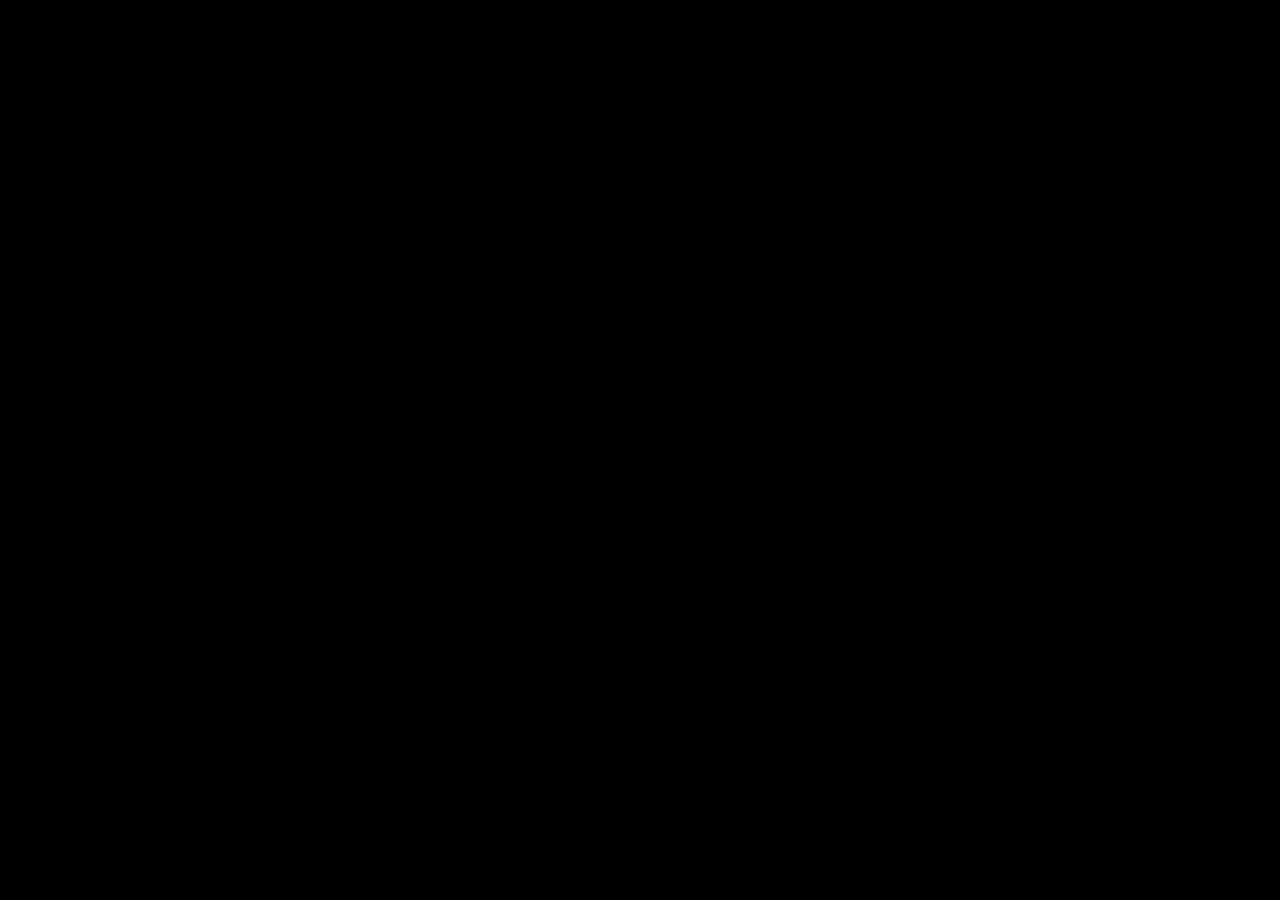
==== proyectos.html @ ed801b64 "Add files via upload" ====
<!DOCTYPE html>
<html lang="es">
<head>
  <meta charset="UTF-8">
  <meta name="viewport" content="width=device-width, initial-scale=1.0">
  <title>Proyectos</title>
  <link rel="icon" href="img/favicon.png" type="image/png">
  <link rel="stylesheet" href="css/style_proyectos.css">
</head>
<body>
  <div class="third left">
    <a href="https://www.youtube.com/watch?v=ulibuHJvwN8"></a>
  </div>
  <div class="third middle">
    <a href="https://www.youtube.com/@casal.mp3"></a>
  </div>
  
  <div class="third right">
    <a href="https://open.spotify.com/intl-es/artist/39lU3iP6cdlue5qfr7IrMB"></a>
  </div>
</body>
</html>
---- css/style_proyectos.css ----
* {
  margin: 0;
  padding: 0;
}

body {
  display: flex;
  height: 100vh;
  overflow: hidden;
  animation: fadeIn 1s ease-in-out;
  background-color: black;
}

@keyframes fadeIn {
  0% {
    opacity: 0;
    background-color: black;
  }
  100% {
    opacity: 1;
    background-color: rgb(0, 0, 0);
  }
}

.third {
  width: 33.33%;
  height: 100%;
  background-size: cover;
  background-position: center;
  transition: width 0.5s ease;
}

.third:hover {
  width: 40%;
}

.third:hover ~ .third {
  width: 30%;
}

.left {
  background-image: url('/img/alma_irreal_portada.jpg');
}

.middle {
  background-image: url('/img/mejor_sin_mi_img.jpg');
}

.right {
  background-image: url('/img/mala_suerte_portada.jpg');
}

.third a {
  display: block;
  width: 100%;
  height: 100%;
  text-decoration: none;
}
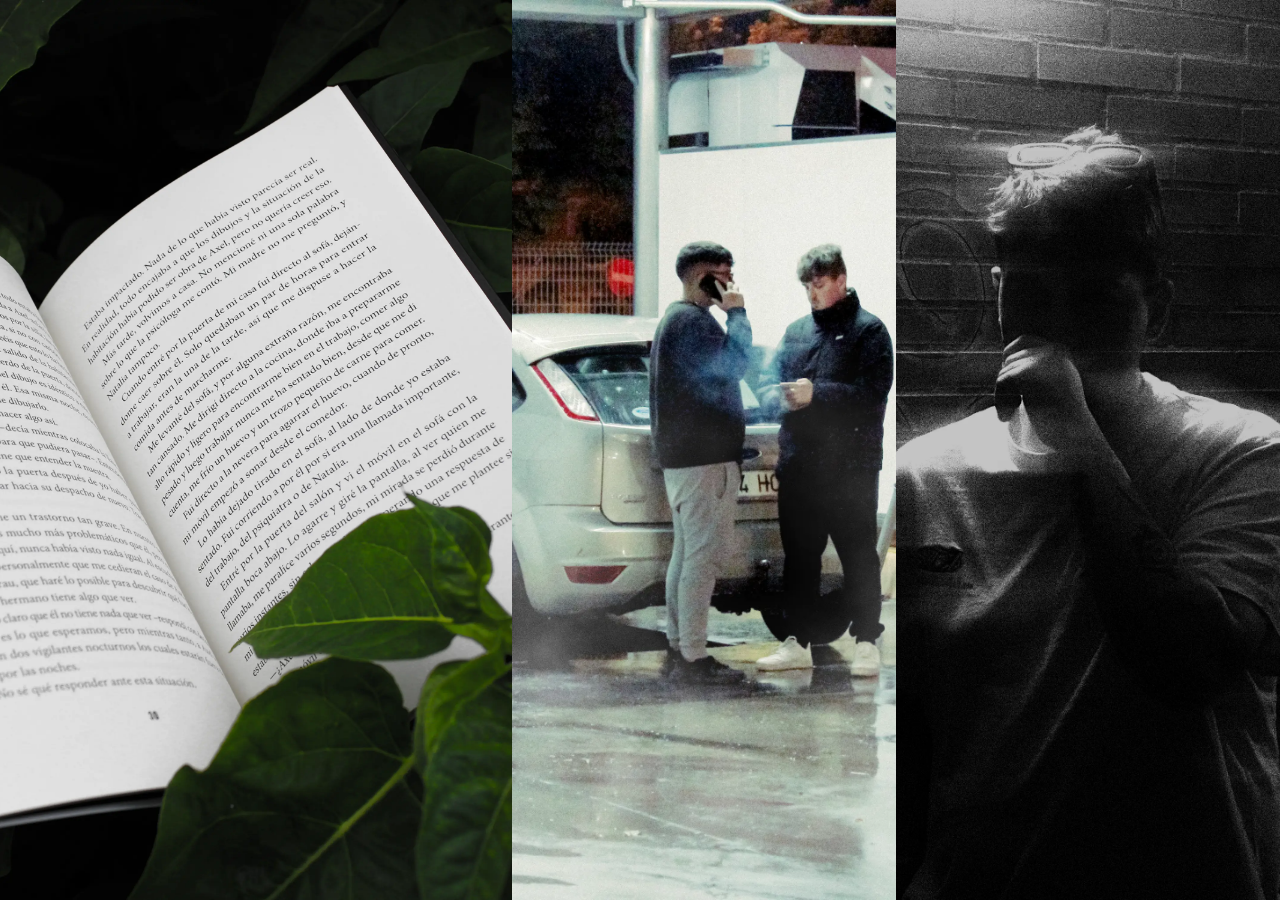
==== commit a80199dc: "Add files via upload" ====
--- a/proyectos.html
+++ b/proyectos.html
@@ -8,15 +8,14 @@
   <link rel="stylesheet" href="css/style_proyectos.css">
 </head>
 <body>
-  <div class="third left">
+  <div class="third left" style="background-image: url('/img/alma_irreal_portada.webp');" loading="lazy">
     <a href="https://www.youtube.com/watch?v=ulibuHJvwN8"></a>
   </div>
-  <div class="third middle">
+  <div class="third middle" style="background-image: url('/img/mejor_sin_mi_img.webp');" loading="lazy">
     <a href="https://www.youtube.com/@casal.mp3"></a>
   </div>
-  
-  <div class="third right">
+  <div class="third right" style="background-image: url('/img/mala_suerte_portada.webp');" loading="lazy">
     <a href="https://open.spotify.com/intl-es/artist/39lU3iP6cdlue5qfr7IrMB"></a>
   </div>
 </body>
-</html>+</html>
--- a/css/style_proyectos.css
+++ b/css/style_proyectos.css
@@ -38,18 +38,6 @@
   width: 30%;
 }
 
-.left {
-  background-image: url('/img/alma_irreal_portada.jpg');
-}
-
-.middle {
-  background-image: url('/img/mejor_sin_mi_img.jpg');
-}
-
-.right {
-  background-image: url('/img/mala_suerte_portada.jpg');
-}
-
 .third a {
   display: block;
   width: 100%;
@@ -57,3 +45,19 @@
   text-decoration: none;
 }
 
+/* Responsividad para pantallas pequeñas */
+@media (max-width: 768px) {
+  .third {
+    width: 100%;
+    height: 33.33%;
+    transition: height 0.5s ease;
+  }
+
+  .third:hover {
+    height: 40%;
+  }
+
+  .third:hover ~ .third {
+    height: 30%;
+  }
+}
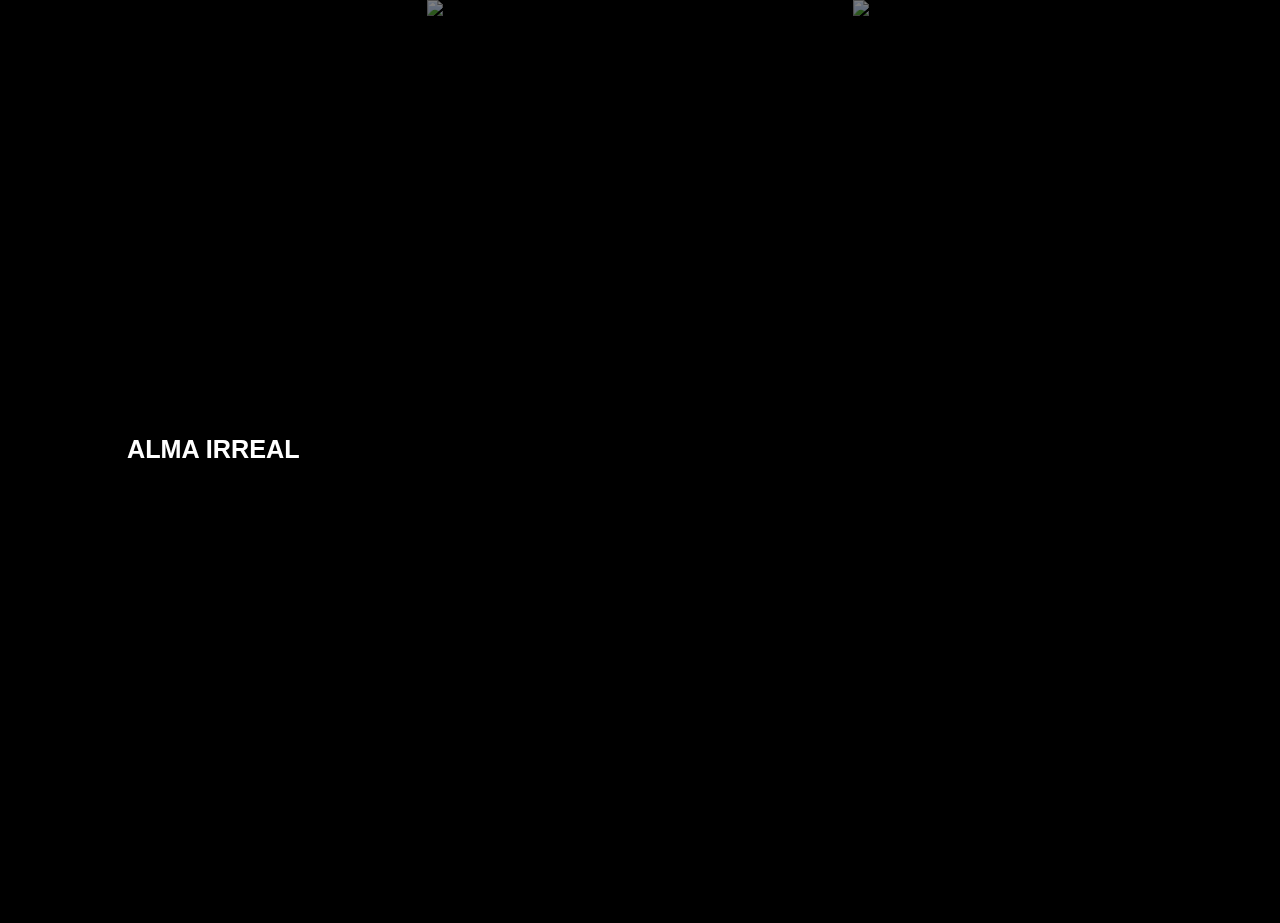
==== commit 00000a46: "Update proyectos.html" ====
--- a/proyectos.html
+++ b/proyectos.html
@@ -1,21 +1,125 @@
 <!DOCTYPE html>
 <html lang="es">
 <head>
-  <meta charset="UTF-8">
-  <meta name="viewport" content="width=device-width, initial-scale=1.0">
-  <title>Proyectos</title>
-  <link rel="icon" href="img/favicon.png" type="image/png">
-  <link rel="stylesheet" href="css/style_proyectos.css">
+    <meta charset="UTF-8">
+    <meta name="viewport" content="width=device-width, initial-scale=1.0">
+    <title>Proyectos</title>
+    <link rel="icon" href="img/favicon.png" type="image/png">
+    <style>
+        * {
+            margin: 0;
+            padding: 0;
+            box-sizing: border-box;
+        }
+
+        body {
+            display: flex;
+            justify-content: center;
+            align-items: center;
+            min-height: 100vh;
+            background-color: #000;
+            overflow: hidden;
+            font-family: Arial, sans-serif;
+        }
+
+        .container {
+            display: flex;
+            flex-wrap: wrap;
+            justify-content: center;
+            width: 100%;
+            height: 100vh;
+            position: relative;
+        }
+
+        .project {
+            position: relative;
+            width: 33.33%;
+            height: 100%;
+            overflow: hidden;
+            transition: transform 0.3s ease, z-index 0.3s ease;
+        }
+
+        .project img {
+            width: 100%;
+            height: 100%;
+            object-fit: cover;
+            filter: brightness(0.5);
+            transition: filter 0.3s ease, transform 0.3s ease;
+        }
+
+        .project:hover {
+            transform: scale(1.05);
+            z-index: 10;
+        }
+
+        .project:hover img {
+            filter: brightness(0.8);
+            transform: scale(1.1);
+        }
+
+        .project:hover .description {
+            opacity: 1;
+        }
+
+        .project a {
+            position: absolute;
+            top: 0;
+            left: 0;
+            width: 100%;
+            height: 100%;
+            text-indent: -9999px;
+            z-index: 10;
+        }
+
+        .project .description {
+            position: absolute;
+            top: 50%;
+            left: 50%;
+            transform: translate(-50%, -50%);
+            font-size: 1.5rem;
+            text-align: center;
+            font-family: 'Helvetica', sans-serif;
+            font-weight: bold;
+            color: white;
+            opacity: 0;
+            transition: opacity 0.3s ease;
+            pointer-events: none;
+        }
+
+        @media (max-width: 768px) {
+            .project {
+                width: 100%;
+                height: 33.33vh;
+            }
+        }
+    </style>
 </head>
 <body>
-  <div class="third left" style="background-image: url('/img/alma_irreal_portada.webp');" loading="lazy">
-    <a href="https://www.youtube.com/watch?v=ulibuHJvwN8"></a>
-  </div>
-  <div class="third middle" style="background-image: url('/img/mejor_sin_mi_img.webp');" loading="lazy">
-    <a href="https://www.youtube.com/@casal.mp3"></a>
-  </div>
-  <div class="third right" style="background-image: url('/img/mala_suerte_portada.webp');" loading="lazy">
-    <a href="https://open.spotify.com/intl-es/artist/39lU3iP6cdlue5qfr7IrMB"></a>
-  </div>
+    <div class="container">
+        <div class="project">
+            <a href="https://www.youtube.com/watch?v=Gv_l1V1y5Fo&t=3s" target="_blank" onclick="delayedRedirect(event, this.href)">Alma Irreal</a>
+            <img src="/img/alma_irreal_portada.webp" alt="Portada de Alma Irreal">
+            <div class="description">ALMA IRREAL</div>
+        </div>
+        <div class="project">
+            <a href="https://www.youtube.com/@casal.mp3" target="_blank" onclick="delayedRedirect(event, this.href)">Casal.mp3</a>
+            <img src="/img/mejor_sin_mi_img.webp" alt="Imagen del grupo musical">
+            <div class="description">CASAL</div>
+        </div>
+        <div class="project">
+            <a href="https://www.youtube.com/@aaronalcaide" target="_blank" onclick="delayedRedirect(event, this.href)">Aaron Alcaide</a>
+            <img src="/img/mala_suerte_portada.webp" alt="Portada del canal personal de música">
+            <div class="description">MÚSICA</div>
+        </div>
+    </div>
+
+    <script>
+        function delayedRedirect(event, url) {
+            event.preventDefault();
+            setTimeout(() => {
+                window.open(url, "_blank");
+            }, 500); // 500 ms de pausa
+        }
+    </script>
 </body>
 </html>
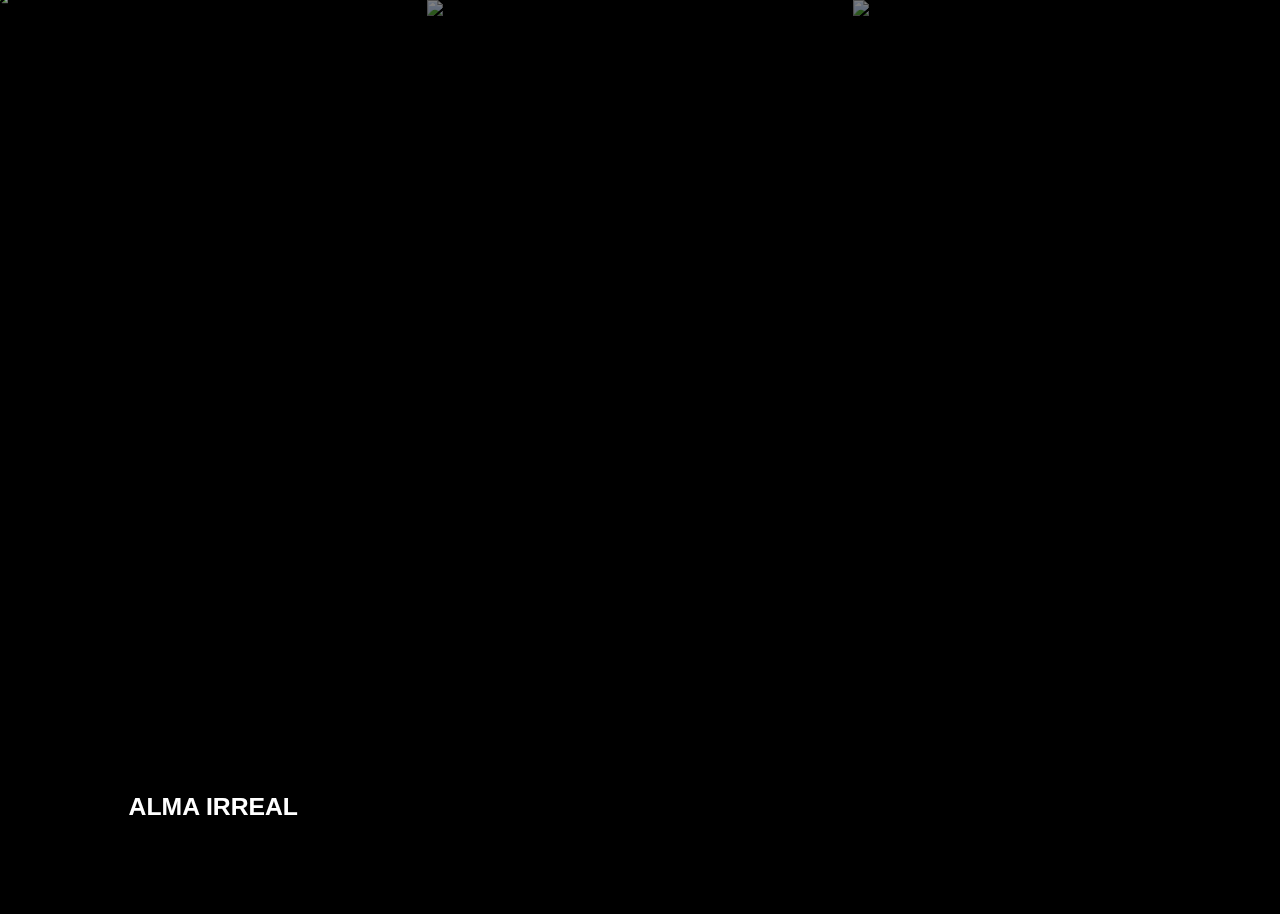
==== commit 2a2fc473: "Update proyectos.html" ====
--- a/proyectos.html
+++ b/proyectos.html
@@ -48,13 +48,13 @@
         }
 
         .project:hover {
-            transform: scale(1.05);
+            transform: scale(1.03);
             z-index: 10;
         }
 
         .project:hover img {
             filter: brightness(0.8);
-            transform: scale(1.1);
+            transform: scale(1.03);
         }
 
         .project:hover .description {
@@ -73,9 +73,9 @@
 
         .project .description {
             position: absolute;
-            top: 50%;
+            bottom: 10%;
             left: 50%;
-            transform: translate(-50%, -50%);
+            transform: translateX(-50%); 
             font-size: 1.5rem;
             text-align: center;
             font-family: 'Helvetica', sans-serif;
@@ -103,12 +103,12 @@
         </div>
         <div class="project">
             <a href="https://www.youtube.com/@casal.mp3" target="_blank" onclick="delayedRedirect(event, this.href)">Casal.mp3</a>
-            <img src="/img/mejor_sin_mi_img.webp" alt="Imagen del grupo musical">
+            <img src="/img/mala_suerte_portada.webp" alt="Imagen del grupo musical">
             <div class="description">CASAL</div>
         </div>
         <div class="project">
             <a href="https://www.youtube.com/@aaronalcaide" target="_blank" onclick="delayedRedirect(event, this.href)">Aaron Alcaide</a>
-            <img src="/img/mala_suerte_portada.webp" alt="Portada del canal personal de música">
+            <img src="/img/mejor_sin_mi_img.webp" alt="Portada del canal personal de música">
             <div class="description">MÚSICA</div>
         </div>
     </div>
@@ -118,7 +118,7 @@
             event.preventDefault();
             setTimeout(() => {
                 window.open(url, "_blank");
-            }, 500); // 500 ms de pausa
+            }, 500);
         }
     </script>
 </body>
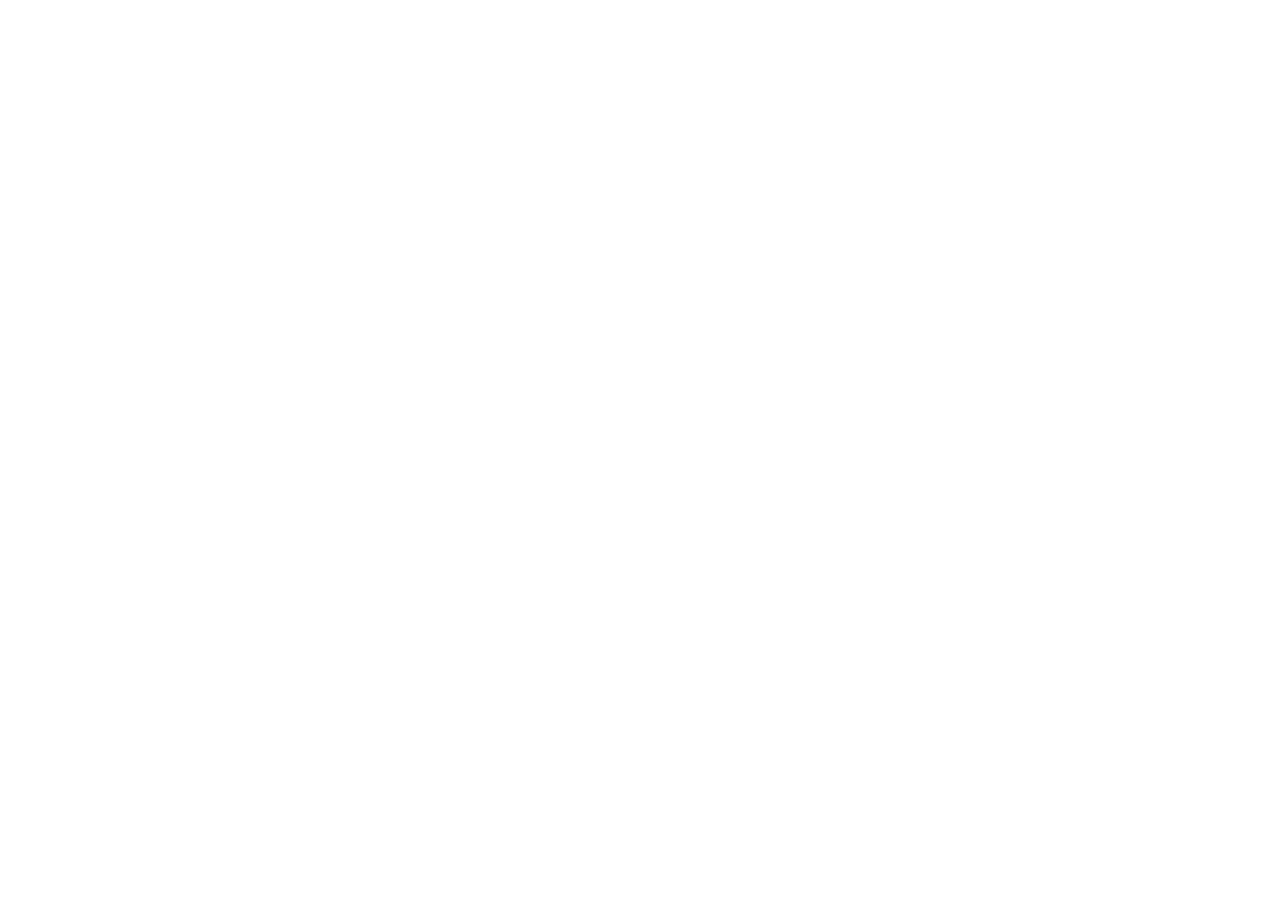
==== commit 236e7092: "Add files via upload" ====
--- a/proyectos.html
+++ b/proyectos.html
@@ -3,123 +3,86 @@
 <head>
     <meta charset="UTF-8">
     <meta name="viewport" content="width=device-width, initial-scale=1.0">
-    <title>Proyectos</title>
+    <title>Aarón Alcaide</title>
     <link rel="icon" href="img/favicon.png" type="image/png">
     <style>
-        * {
+        body {
+            background-color: black;
+            color: white;
+            font-family: sans-serif;
+            font-size: 6vw;
+            font-weight: bold;
+            display: flex;
+            align-items: center;
+            height: 100vh;
             margin: 0;
-            padding: 0;
-            box-sizing: border-box;
-        }
-
-        body {
-            display: flex;
-            justify-content: center;
-            align-items: center;
-            min-height: 100vh;
-            background-color: #000;
+            padding-left: 10vw; /* Margen izquierdo */
+            text-align: left;
+            position: relative;
             overflow: hidden;
-            font-family: Arial, sans-serif;
         }
 
         .container {
-            display: flex;
-            flex-wrap: wrap;
-            justify-content: center;
-            width: 100%;
-            height: 100vh;
-            position: relative;
+            line-height: 0.8;
+            letter-spacing: -0.12em; /* Reduce el espacio entre letras */
         }
 
-        .project {
-            position: relative;
-            width: 33.33%;
-            height: 100%;
-            overflow: hidden;
-            transition: transform 0.3s ease, z-index 0.3s ease;
+        a {
+            text-decoration: none;
+            color: inherit;
+            display: block;
+            transition: transform 0.2s ease-out;
         }
 
-        .project img {
-            width: 100%;
-            height: 100%;
-            object-fit: cover;
-            filter: brightness(0.5);
-            transition: filter 0.3s ease, transform 0.3s ease;
+        a:hover {
+            transform: translateY(-5px); /* Se levanta un poco */
         }
 
-        .project:hover {
-            transform: scale(1.03);
-            z-index: 10;
+        /* Flecha fija a la derecha */
+        .back-arrow {
+            position: fixed;
+            right: 100px;
+            top: 50%;
+            transform: translateY(-50%);
+            font-size: 4vw;
+            text-decoration: none;
+            color: white;
+            transition: transform 0.2s ease-out;
         }
 
-        .project:hover img {
-            filter: brightness(0.8);
-            transform: scale(1.03);
+        .back-arrow:hover {
+            transform: translate(-10px, -50%); /* Se mueve ligeramente a la izquierda */
         }
 
-        .project:hover .description {
-            opacity: 1;
-        }
-
-        .project a {
-            position: absolute;
+        /* Pantalla blanca que desaparece */
+        .flash {
+            position: fixed;
             top: 0;
             left: 0;
             width: 100%;
             height: 100%;
-            text-indent: -9999px;
-            z-index: 10;
+            background-color: white;
+            animation: flash 0.4s ease-out forwards;
+            z-index: 9999;
         }
 
-        .project .description {
-            position: absolute;
-            bottom: 10%;
-            left: 50%;
-            transform: translateX(-50%); 
-            font-size: 1.5rem;
-            text-align: center;
-            font-family: 'Helvetica', sans-serif;
-            font-weight: bold;
-            color: white;
-            opacity: 0;
-            transition: opacity 0.3s ease;
-            pointer-events: none;
-        }
-
-        @media (max-width: 768px) {
-            .project {
-                width: 100%;
-                height: 33.33vh;
-            }
+        @keyframes flash {
+            0% { opacity: 1; }
+            100% { opacity: 0; visibility: hidden; }
         }
     </style>
 </head>
 <body>
+    <div class="flash"></div> <!-- Capa de destello inicial -->
+
     <div class="container">
-        <div class="project">
-            <a href="https://www.youtube.com/watch?v=Gv_l1V1y5Fo&t=3s" target="_blank" onclick="delayedRedirect(event, this.href)">Alma Irreal</a>
-            <img src="/img/alma_irreal_portada.webp" alt="Portada de Alma Irreal">
-            <div class="description">ALMA IRREAL</div>
-        </div>
-        <div class="project">
-            <a href="https://www.youtube.com/@casal.mp3" target="_blank" onclick="delayedRedirect(event, this.href)">Casal.mp3</a>
-            <img src="/img/mala_suerte_portada.webp" alt="Imagen del grupo musical">
-            <div class="description">CASAL</div>
-        </div>
-        <div class="project">
-            <a href="https://www.youtube.com/@aaronalcaide" target="_blank" onclick="delayedRedirect(event, this.href)">Aaron Alcaide</a>
-            <img src="/img/mejor_sin_mi_img.webp" alt="Portada del canal personal de música">
-            <div class="description">MÚSICA</div>
-        </div>
+        <a href="https://www.youtube.com/@aaronalcaide" target="_blank">canal de youtube</a>
+        <a href="https://open.spotify.com/intl-es/artist/39lU3iP6cdlue5qfr7IrMB" target="_blank">música personal</a>
+        <a href="escritura.html">libros e historias</a>
+        <a href="https://www.youtube.com/@casal.mp3" target="_blank">casal.wav</a>
     </div>
 
-    <script>
-        function delayedRedirect(event, url) {
-            event.preventDefault();
-            setTimeout(() => {
-                window.open(url, "_blank");
-            }, 500);
-        }
-    </script>
+    <!-- Flecha de retroceso -->
+    <a href="index.html" class="back-arrow">←</a>
 </body>
 </html>
